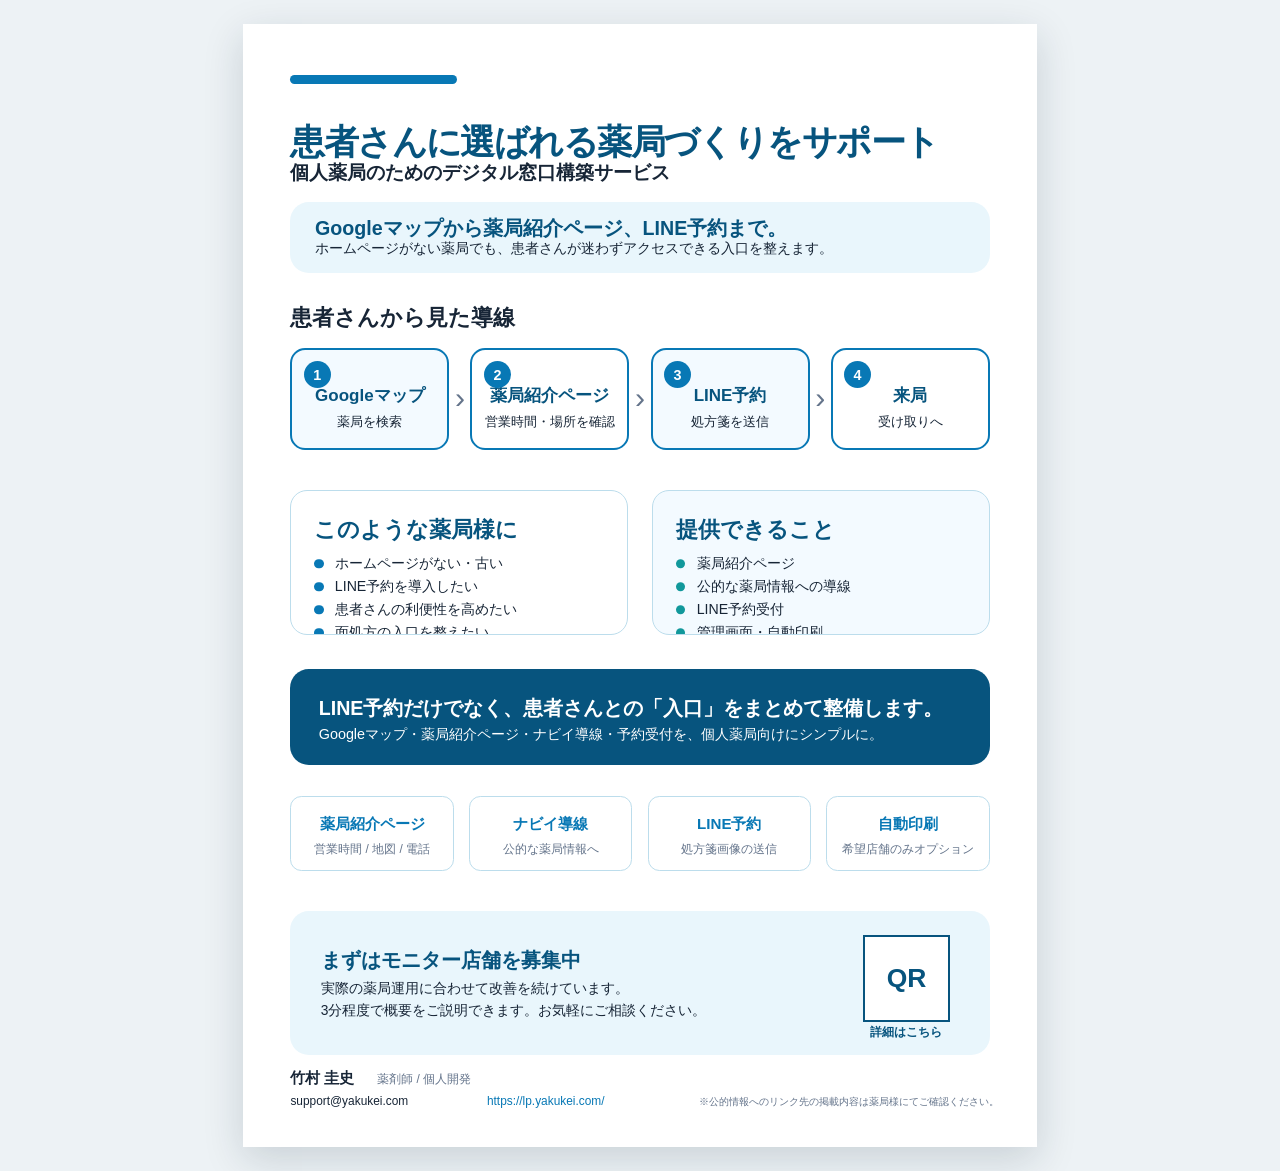
==== materials/digital-window/index.html @ 7ac9939b "Add printable digital window sales sheet" ====
<!DOCTYPE html>
<html lang="ja">
<head>
  <meta charset="UTF-8">
  <meta name="viewport" content="width=device-width, initial-scale=1.0">
  <meta name="description" content="個人薬局のためのデジタル窓口構築サービスの営業資料です。">
  <link rel="icon" href="/favicon.ico" sizes="any">
  <link rel="stylesheet" href="../digital-window.css">
  <title>個人薬局のためのデジタル窓口構築サービス | 営業資料</title>
</head>
<body>
  <main class="document" aria-labelledby="document-title">
    <header class="hero">
      <div class="top-rule" aria-hidden="true"></div>
      <h1 id="document-title">患者さんに選ばれる薬局づくりをサポート</h1>
      <p class="subtitle">個人薬局のためのデジタル窓口構築サービス</p>

      <section class="intro-box" aria-label="サービス概要">
        <p class="intro-lead">Googleマップから薬局紹介ページ、LINE予約まで。</p>
        <p>ホームページがない薬局でも、患者さんが迷わずアクセスできる入口を整えます。</p>
      </section>
    </header>

    <section class="journey section" aria-labelledby="journey-title">
      <h2 id="journey-title">患者さんから見た導線</h2>
      <ol class="journey-list">
        <li class="journey-step">
          <span class="step-number">1</span>
          <strong>Googleマップ</strong>
          <span>薬局を検索</span>
        </li>
        <li class="journey-step">
          <span class="step-number">2</span>
          <strong>薬局紹介ページ</strong>
          <span>営業時間・場所を確認</span>
        </li>
        <li class="journey-step">
          <span class="step-number">3</span>
          <strong>LINE予約</strong>
          <span>処方箋を送信</span>
        </li>
        <li class="journey-step">
          <span class="step-number">4</span>
          <strong>来局</strong>
          <span>受け取りへ</span>
        </li>
      </ol>
    </section>

    <section class="overview-grid section" aria-label="対象と提供内容">
      <article class="overview-card target-card">
        <h2>このような薬局様に</h2>
        <ul>
          <li>ホームページがない・古い</li>
          <li>LINE予約を導入したい</li>
          <li>患者さんの利便性を高めたい</li>
          <li>面処方の入口を整えたい</li>
        </ul>
      </article>

      <article class="overview-card offer-card">
        <h2>提供できること</h2>
        <ul>
          <li>薬局紹介ページ</li>
          <li>公的な薬局情報への導線</li>
          <li>LINE予約受付</li>
          <li>管理画面・自動印刷</li>
        </ul>
      </article>
    </section>

    <section class="message-band section" aria-label="サービスの特徴">
      <p class="message-lead">LINE予約だけでなく、患者さんとの「入口」をまとめて整備します。</p>
      <p>Googleマップ・薬局紹介ページ・ナビイ導線・予約受付を、個人薬局向けにシンプルに。</p>
    </section>

    <section class="features section" aria-label="主な機能">
      <article class="feature-card">
        <h2>薬局紹介ページ</h2>
        <p>営業時間 / 地図 / 電話</p>
      </article>
      <article class="feature-card">
        <h2>ナビイ導線</h2>
        <p>公的な薬局情報へ</p>
      </article>
      <article class="feature-card">
        <h2>LINE予約</h2>
        <p>処方箋画像の送信</p>
      </article>
      <article class="feature-card">
        <h2>自動印刷</h2>
        <p>希望店舗のみオプション</p>
      </article>
    </section>

    <section class="cta section" aria-labelledby="cta-title">
      <div class="cta-copy">
        <h2 id="cta-title">まずはモニター店舗を募集中</h2>
        <p>実際の薬局運用に合わせて改善を続けています。</p>
        <p>3分程度で概要をご説明できます。お気軽にご相談ください。</p>
      </div>

      <!-- QRコードへ差し替える場合は、下の .qr-placeholder を
           <img class="qr-image" src="..." alt="詳細ページのQRコード"> に置き換えてください。 -->
      <div class="qr-area" aria-label="詳細ページQRコードの配置スペース">
        <div class="qr-placeholder" aria-hidden="true">QR</div>
        <p>詳細はこちら</p>
      </div>
    </section>

    <footer class="document-footer">
      <div class="contact">
        <p><strong>竹村 圭史</strong><span>薬剤師 / 個人開発</span></p>
        <p><a href="mailto:support@yakukei.com">support@yakukei.com</a></p>
      </div>
      <p class="site-url"><a href="https://lp.yakukei.com/">https://lp.yakukei.com/</a></p>
      <p class="note">※公的情報へのリンク先の掲載内容は薬局様にてご確認ください。</p>
    </footer>
  </main>
</body>
</html>
---- materials/digital-window.css ----
:root {
  --navy: #07547e;
  --blue: #0878b5;
  --teal: #11989b;
  --ink: #172536;
  --muted: #64748b;
  --pale-blue: #e9f6fc;
  --card-blue: #f3faff;
  --line-blue: #bcddec;
  --paper: #ffffff;
  --preview: #edf2f5;
}

* {
  box-sizing: border-box;
}

html {
  background: var(--preview);
}

body {
  margin: 0;
  padding: 24px;
  color: var(--ink);
  background: var(--preview);
  font-family: "Noto Sans JP", "Hiragino Kaku Gothic ProN", "Yu Gothic", Meiryo, sans-serif;
  font-feature-settings: "palt";
  -webkit-font-smoothing: antialiased;
}

a {
  color: inherit;
  text-decoration: none;
}

.document {
  display: flex;
  flex-direction: column;
  width: 210mm;
  height: 297mm;
  min-height: 297mm;
  margin: 0 auto;
  padding: 13.5mm 12.5mm 10mm;
  overflow: hidden;
  background: var(--paper);
  box-shadow: 0 12px 38px rgb(15 39 55 / 16%);
  print-color-adjust: exact;
  -webkit-print-color-adjust: exact;
}

.top-rule {
  width: 44mm;
  height: 2.4mm;
  margin-bottom: 10mm;
  border-radius: 999px;
  background: var(--blue);
}

.hero h1,
.hero p,
.section h2,
.section p,
.document-footer p {
  margin-top: 0;
}

.hero h1 {
  margin-bottom: 0;
  color: var(--navy);
  font-size: 9.3mm;
  font-weight: 800;
  line-height: 1.12;
  letter-spacing: -0.045em;
  white-space: nowrap;
}

.subtitle {
  margin-bottom: 4.3mm;
  font-size: 5.1mm;
  font-weight: 800;
  line-height: 1.25;
}

.intro-box {
  min-height: 15.5mm;
  padding: 4.2mm 6.5mm 3.5mm;
  border-radius: 5mm;
  background: var(--pale-blue);
}

.intro-box p {
  margin-bottom: 0;
  font-size: 3.7mm;
  line-height: 1.42;
}

.intro-box .intro-lead {
  color: var(--navy);
  font-size: 5.2mm;
  font-weight: 800;
  line-height: 1.12;
}

.section {
  flex: 0 0 auto;
}

.journey {
  margin-top: 8.5mm;
}

.journey > h2,
.overview-card h2 {
  margin-bottom: 4.5mm;
  font-size: 5.8mm;
  line-height: 1.2;
}

.journey-list {
  display: grid;
  grid-template-columns: repeat(4, minmax(0, 1fr));
  gap: 5.6mm;
  margin: 0;
  padding: 0;
  list-style: none;
  counter-reset: journey;
}

.journey-step {
  position: relative;
  display: flex;
  min-width: 0;
  min-height: 27mm;
  padding: 4.4mm 2mm 2.6mm;
  flex-direction: column;
  align-items: center;
  justify-content: center;
  border: 0.55mm solid var(--blue);
  border-radius: 4mm;
  text-align: center;
}

.journey-step:nth-child(odd) {
  background: var(--card-blue);
}

.journey-step:not(:last-child)::after {
  content: "›";
  position: absolute;
  top: 50%;
  right: -4.7mm;
  color: var(--muted);
  font-family: Arial, sans-serif;
  font-size: 8mm;
  font-weight: 300;
  line-height: 1;
  transform: translateY(-52%);
}

.step-number {
  position: absolute;
  top: 3mm;
  left: 3mm;
  display: grid;
  width: 7.2mm;
  height: 7.2mm;
  place-items: center;
  border-radius: 50%;
  color: #fff;
  background: var(--blue);
  font-size: 3.8mm;
  font-weight: 800;
}

.journey-step strong {
  margin-top: 3mm;
  color: var(--navy);
  font-size: 4.5mm;
  line-height: 1.2;
  white-space: nowrap;
}

.journey-step > span:last-child {
  margin-top: 2.2mm;
  font-size: 3.35mm;
  line-height: 1.2;
  white-space: nowrap;
}

.overview-grid {
  display: grid;
  grid-template-columns: 1fr 1fr;
  gap: 6.5mm;
  margin-top: 10.5mm;
}

.overview-card {
  height: 38.5mm;
  padding: 7mm 6mm 4mm;
  overflow: hidden;
  border: 0.45mm solid var(--line-blue);
  border-radius: 4.5mm;
}

.offer-card {
  background: var(--card-blue);
}

.overview-card h2 {
  margin-bottom: 3mm;
  color: var(--navy);
}

.overview-card ul {
  display: grid;
  gap: 1.4mm;
  margin: 0;
  padding: 0;
  list-style: none;
}

.overview-card li {
  position: relative;
  padding-left: 5.5mm;
  font-size: 3.75mm;
  line-height: 1.25;
  white-space: nowrap;
}

.overview-card li::before {
  content: "";
  position: absolute;
  top: 50%;
  left: 0;
  width: 2.5mm;
  height: 2.5mm;
  border-radius: 50%;
  background: var(--blue);
  transform: translateY(-50%);
}

.offer-card li::before {
  background: var(--teal);
}

.message-band {
  margin-top: 9mm;
  padding: 7mm 7.5mm 5.6mm;
  border-radius: 5mm;
  color: #fff;
  background: var(--navy);
}

.message-band p {
  margin-bottom: 0;
  font-size: 3.8mm;
  line-height: 1.4;
}

.message-band .message-lead {
  margin-bottom: 0.8mm;
  font-size: 5.2mm;
  font-weight: 800;
  line-height: 1.3;
  white-space: nowrap;
}

.features {
  display: grid;
  grid-template-columns: repeat(4, minmax(0, 1fr));
  gap: 4mm;
  margin-top: 8mm;
}

.feature-card {
  display: flex;
  min-width: 0;
  height: 20mm;
  padding: 3mm 1.5mm 2mm;
  flex-direction: column;
  align-items: center;
  justify-content: center;
  border: 0.45mm solid var(--line-blue);
  border-radius: 3mm;
  text-align: center;
}

.feature-card h2 {
  margin-bottom: 2.5mm;
  color: var(--blue);
  font-size: 4mm;
  line-height: 1.15;
  white-space: nowrap;
}

.feature-card p {
  margin-bottom: 0;
  color: var(--muted);
  font-size: 3.15mm;
  line-height: 1.2;
  white-space: nowrap;
}

.cta {
  display: grid;
  grid-template-columns: 1fr 28mm;
  gap: 7mm;
  min-height: 33mm;
  margin-top: 10.5mm;
  padding: 6.5mm 8mm 4.5mm;
  border-radius: 5mm;
  background: var(--pale-blue);
}

.cta-copy {
  align-self: center;
}

.cta h2 {
  margin-bottom: 1.8mm;
  color: var(--navy);
  font-size: 5.4mm;
  line-height: 1.15;
}

.cta-copy p {
  margin-bottom: 1.2mm;
  font-size: 3.65mm;
  line-height: 1.3;
}

.qr-area {
  align-self: center;
  text-align: center;
}

.qr-placeholder,
.qr-image {
  display: grid;
  width: 23mm;
  height: 23mm;
  margin: 0 auto;
  place-items: center;
  border: 0.55mm solid var(--navy);
  color: var(--navy);
  background: #fff;
  font-family: Arial, sans-serif;
  font-size: 7mm;
  font-weight: 800;
  object-fit: contain;
}

.qr-area p {
  margin: 1mm 0 0;
  color: var(--navy);
  font-size: 3.2mm;
  font-weight: 800;
  line-height: 1;
}

.document-footer {
  display: grid;
  grid-template-columns: 46mm 50mm 1fr;
  gap: 6mm;
  margin-top: auto;
  align-items: end;
  font-size: 3.15mm;
  line-height: 1.25;
}

.document-footer p {
  margin-bottom: 0;
}

.contact p:first-child {
  display: flex;
  margin-bottom: 1.8mm;
  align-items: baseline;
  gap: 6mm;
}

.contact strong {
  font-size: 3.9mm;
  white-space: nowrap;
}

.contact span {
  color: var(--muted);
  white-space: nowrap;
}

.contact a,
.site-url a {
  white-space: nowrap;
}

.site-url {
  color: var(--blue);
}

.note {
  color: var(--muted);
  font-size: 2.65mm;
  text-align: right;
  white-space: nowrap;
}

@page {
  size: A4 portrait;
  margin: 0;
}

@media print {
  html,
  body {
    width: 210mm;
    height: 297mm;
    background: #fff;
  }

  body {
    padding: 0;
  }

  .document {
    margin: 0;
    box-shadow: none;
    break-after: avoid;
    break-inside: avoid;
  }
}

@media screen and (max-width: 860px) {
  body {
    padding: 12px;
    overflow-x: auto;
  }

  .document {
    transform-origin: top left;
  }
}
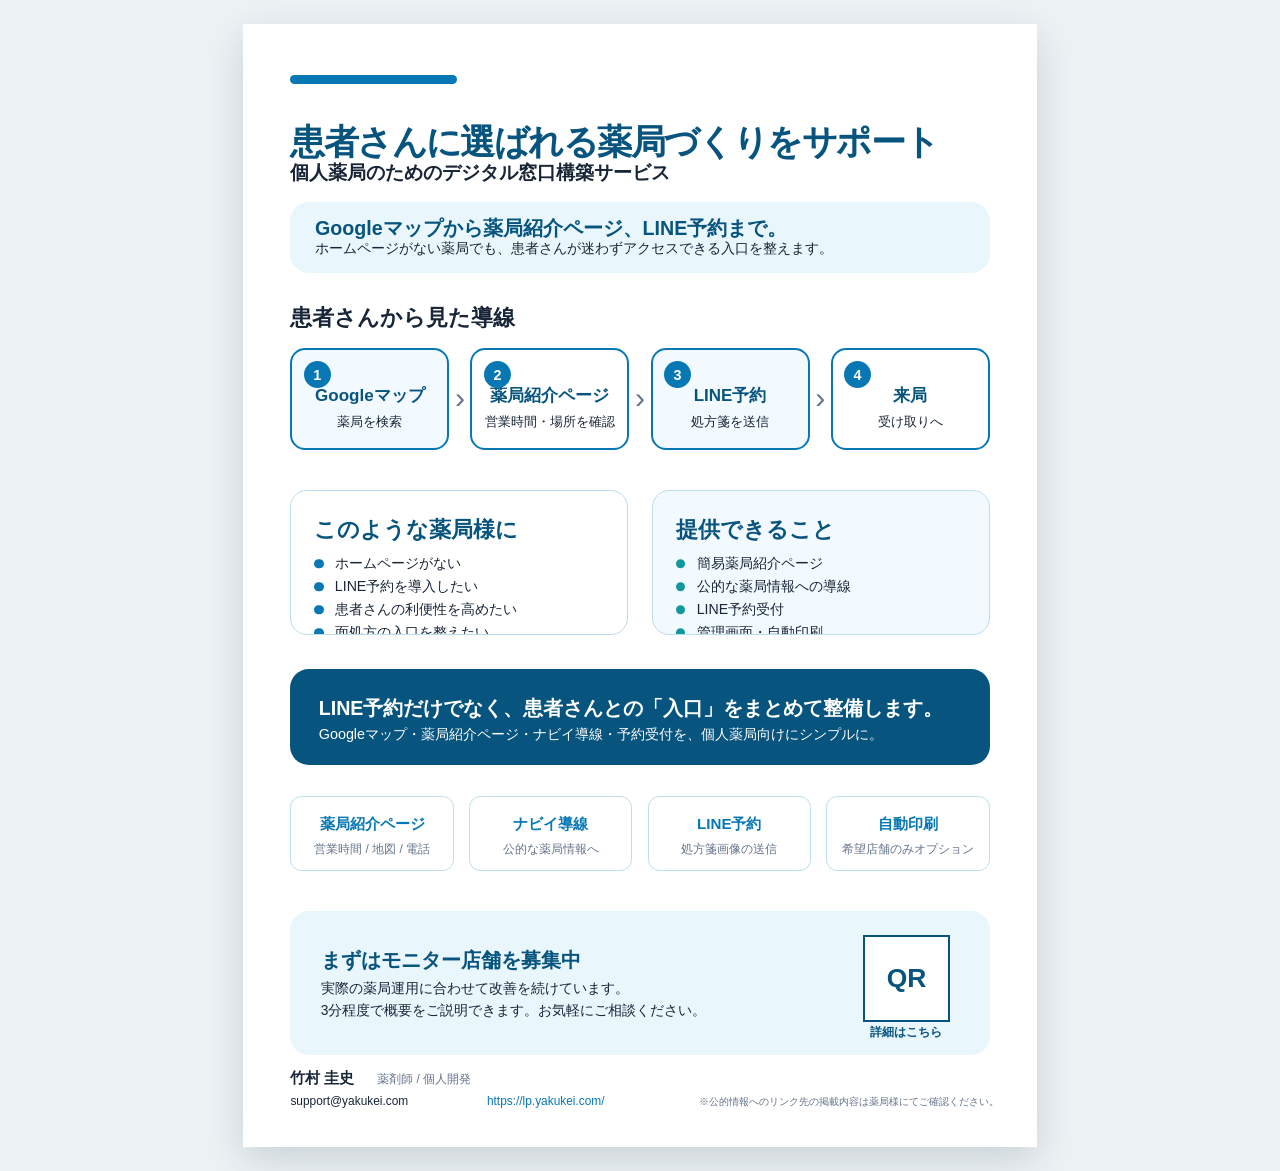
==== commit 73886d1a: "文書変更" ====
--- a/materials/digital-window/index.html
+++ b/materials/digital-window/index.html
@@ -51,7 +51,7 @@
       <article class="overview-card target-card">
         <h2>このような薬局様に</h2>
         <ul>
-          <li>ホームページがない・古い</li>
+          <li>ホームページがない</li>
           <li>LINE予約を導入したい</li>
           <li>患者さんの利便性を高めたい</li>
           <li>面処方の入口を整えたい</li>
@@ -61,7 +61,7 @@
       <article class="overview-card offer-card">
         <h2>提供できること</h2>
         <ul>
-          <li>薬局紹介ページ</li>
+          <li>簡易薬局紹介ページ</li>
           <li>公的な薬局情報への導線</li>
           <li>LINE予約受付</li>
           <li>管理画面・自動印刷</li>
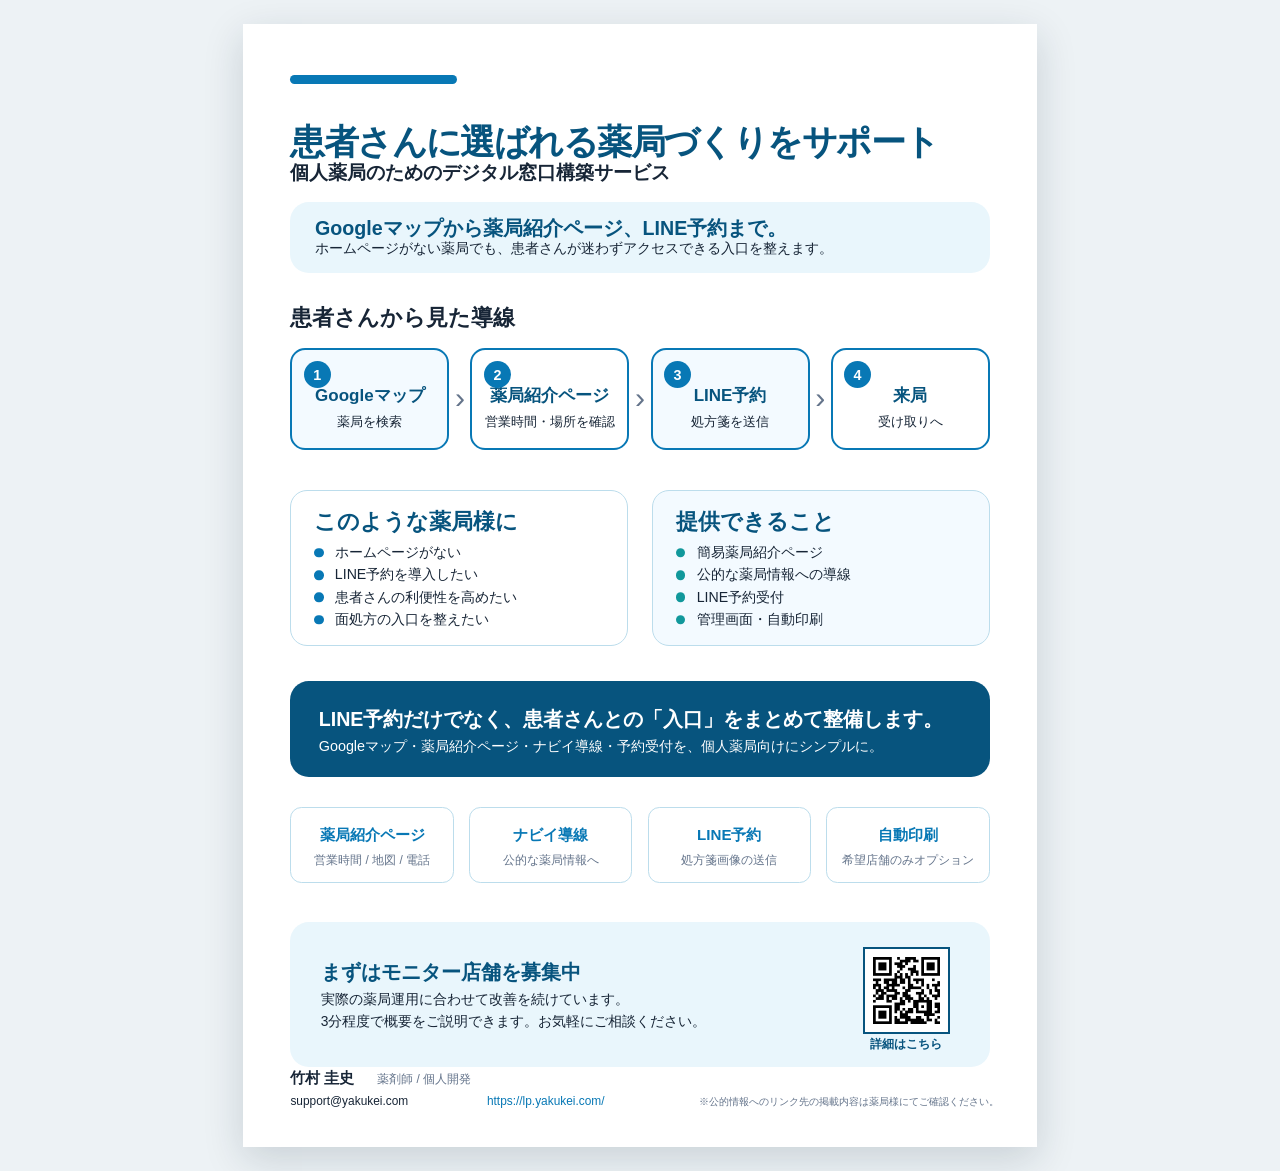
==== commit 6044d46c: "QR反映" ====
--- a/materials/digital-window/index.html
+++ b/materials/digital-window/index.html
@@ -1,5 +1,6 @@
 <!DOCTYPE html>
 <html lang="ja">
+
 <head>
   <meta charset="UTF-8">
   <meta name="viewport" content="width=device-width, initial-scale=1.0">
@@ -8,6 +9,7 @@
   <link rel="stylesheet" href="../digital-window.css">
   <title>個人薬局のためのデジタル窓口構築サービス | 営業資料</title>
 </head>
+
 <body>
   <main class="document" aria-labelledby="document-title">
     <header class="hero">
@@ -102,8 +104,8 @@
 
       <!-- QRコードへ差し替える場合は、下の .qr-placeholder を
            <img class="qr-image" src="..." alt="詳細ページのQRコード"> に置き換えてください。 -->
-      <div class="qr-area" aria-label="詳細ページQRコードの配置スペース">
-        <div class="qr-placeholder" aria-hidden="true">QR</div>
+      <div class="qr-area" aria-label="詳細ページQRコード">
+        <img class="qr-image" src="./qr-lp-yakukei.png" alt="詳細ページのQRコード">
         <p>詳細はこちら</p>
       </div>
     </section>
@@ -118,4 +120,5 @@
     </footer>
   </main>
 </body>
-</html>
+
+</html>
--- a/materials/digital-window.css
+++ b/materials/digital-window.css
@@ -42,7 +42,6 @@
   min-height: 297mm;
   margin: 0 auto;
   padding: 13.5mm 12.5mm 10mm;
-  overflow: hidden;
   background: var(--paper);
   box-shadow: 0 12px 38px rgb(15 39 55 / 16%);
   print-color-adjust: exact;
@@ -196,9 +195,8 @@
 }
 
 .overview-card {
-  height: 38.5mm;
-  padding: 7mm 6mm 4mm;
-  overflow: hidden;
+  min-height: 41.5mm;
+  padding: 4.8mm 6mm 3.8mm;
   border: 0.45mm solid var(--line-blue);
   border-radius: 4.5mm;
 }
@@ -208,13 +206,13 @@
 }
 
 .overview-card h2 {
-  margin-bottom: 3mm;
+  margin-bottom: 2.4mm;
   color: var(--navy);
 }
 
 .overview-card ul {
   display: grid;
-  gap: 1.4mm;
+  gap: 1.2mm;
   margin: 0;
   padding: 0;
   list-style: none;
@@ -225,13 +223,13 @@
   padding-left: 5.5mm;
   font-size: 3.75mm;
   line-height: 1.25;
-  white-space: nowrap;
+  overflow-wrap: anywhere;
 }
 
 .overview-card li::before {
   content: "";
   position: absolute;
-  top: 50%;
+  top: 0.625em;
   left: 0;
   width: 2.5mm;
   height: 2.5mm;
